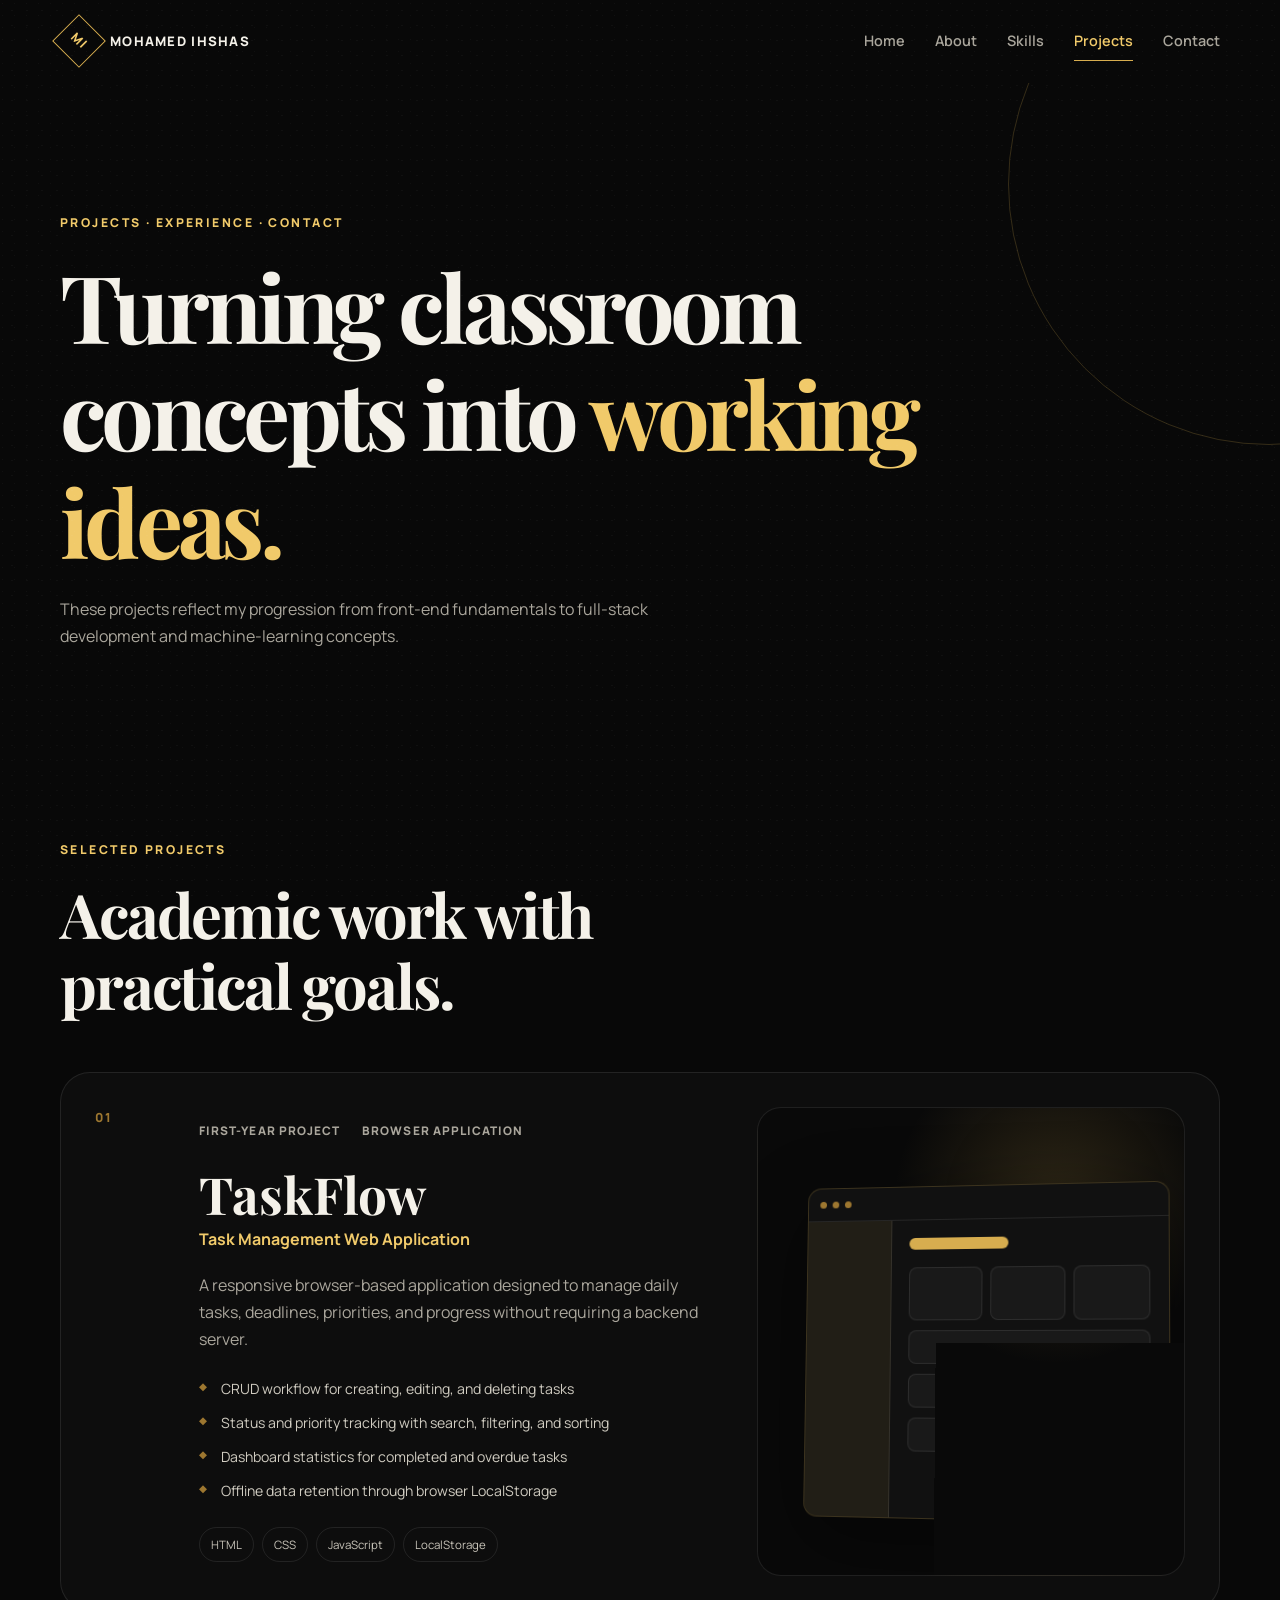
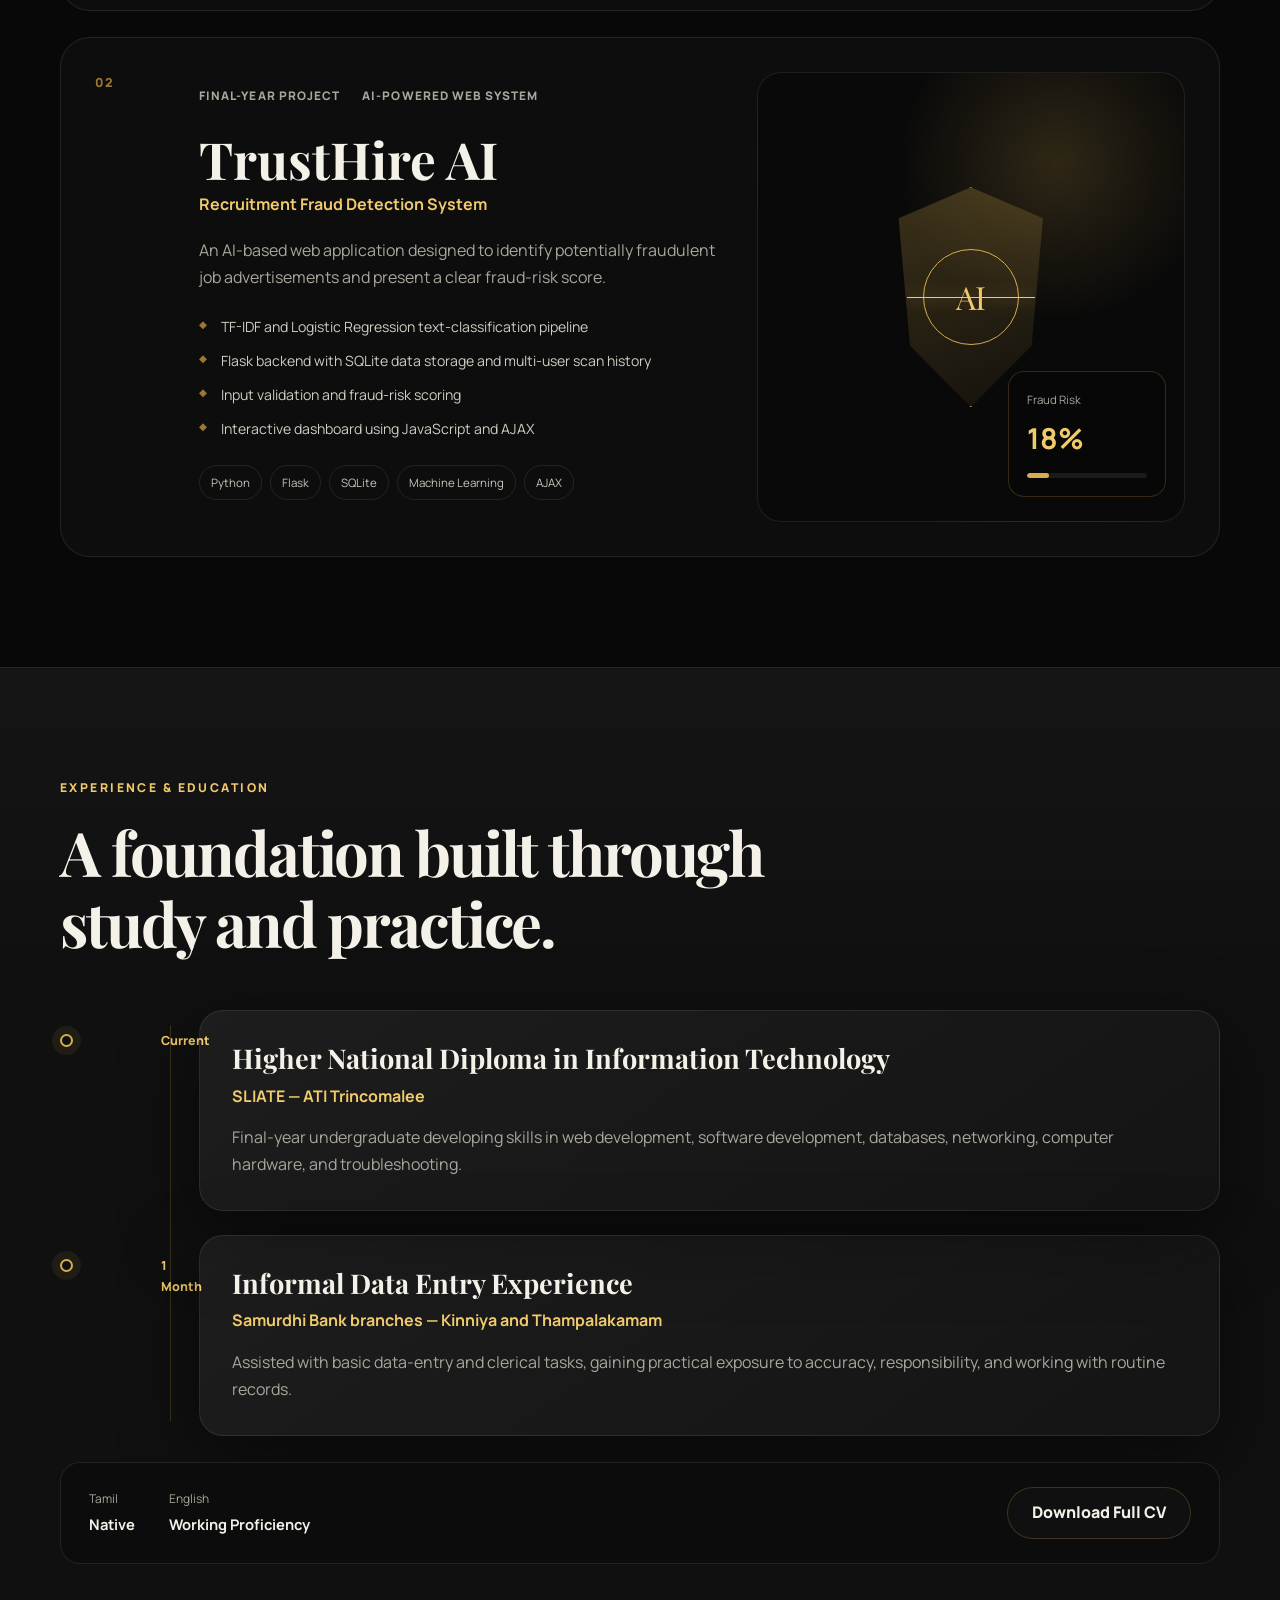
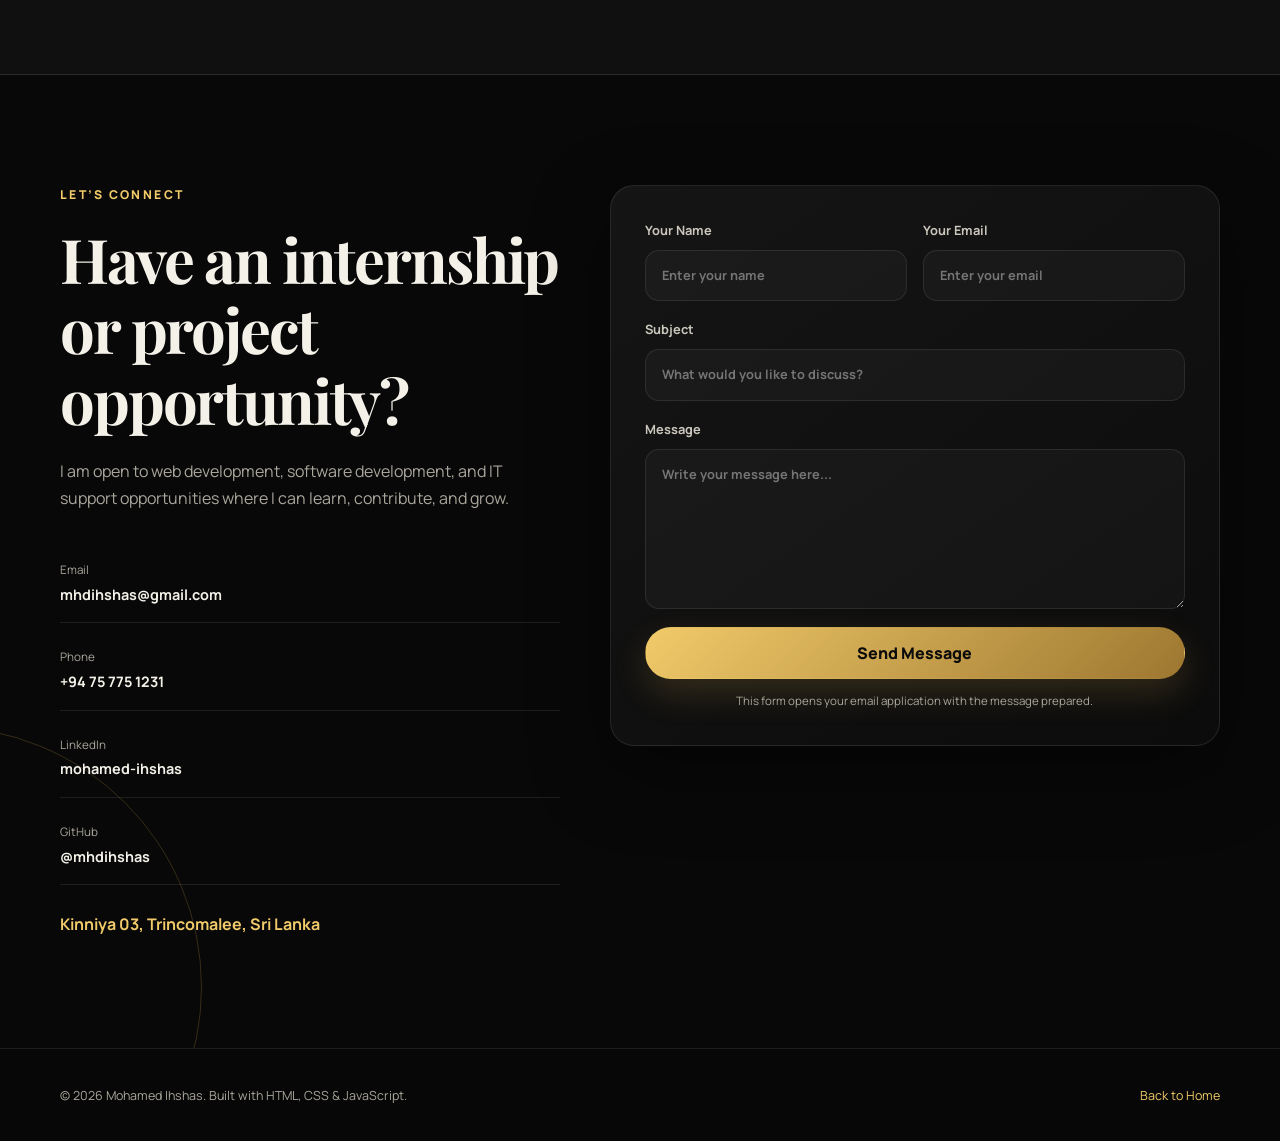
==== work.html @ d363c1a5 "Initial portfolio" ====
<!DOCTYPE html>
<html lang="en">
<head>
  <meta charset="UTF-8">
  <meta name="viewport" content="width=device-width, initial-scale=1.0">
  <meta name="description" content="Projects, experience, and contact information for Mohamed Ihshas.">
  <title>Projects & Contact | Mohamed Ihshas</title>
  <style>
@import url('https://fonts.googleapis.com/css2?family=Manrope:wght@400;500;600;700;800&family=Playfair+Display:wght@600;700&display=swap');

:root {
  --bg: #080808;
  --bg-soft: #101010;
  --surface: rgba(255, 255, 255, 0.045);
  --surface-strong: #151515;
  --gold: #d7ad4f;
  --gold-bright: #f1ca6a;
  --gold-dark: #9d7730;
  --text: #f4f1e9;
  --muted: #aaa69c;
  --line: rgba(215, 173, 79, 0.22);
  --line-soft: rgba(255, 255, 255, 0.09);
  --shadow: 0 25px 80px rgba(0, 0, 0, 0.45);
  --radius: 24px;
  --transition: 240ms ease;
}

* {
  box-sizing: border-box;
  margin: 0;
  padding: 0;
}

html {
  scroll-behavior: smooth;
}

body {
  min-height: 100vh;
  overflow-x: hidden;
  background: var(--bg);
  color: var(--text);
  font-family: "Manrope", system-ui, sans-serif;
  line-height: 1.7;
}

body.menu-open {
  overflow: hidden;
}

a {
  color: inherit;
  text-decoration: none;
}

button,
input,
textarea {
  font: inherit;
}

img {
  display: block;
  max-width: 100%;
}

::selection {
  background: var(--gold);
  color: #050505;
}

.page-noise {
  position: fixed;
  inset: 0;
  pointer-events: none;
  opacity: 0.035;
  z-index: 100;
  background-image:
    radial-gradient(circle at 20% 30%, white 0 0.7px, transparent 0.8px),
    radial-gradient(circle at 80% 70%, white 0 0.7px, transparent 0.8px);
  background-size: 12px 12px, 15px 15px;
}

.container {
  width: min(1160px, calc(100% - 40px));
  margin-inline: auto;
}

.section {
  position: relative;
  padding: 110px 0;
}

.section-muted {
  background:
    linear-gradient(180deg, rgba(255,255,255,0.02), transparent 30%),
    var(--bg-soft);
  border-block: 1px solid var(--line-soft);
}

.site-header {
  position: sticky;
  top: 0;
  z-index: 50;
  border-bottom: 1px solid transparent;
  transition: var(--transition);
}

.site-header.scrolled {
  background: rgba(8, 8, 8, 0.82);
  border-color: var(--line-soft);
  backdrop-filter: blur(18px);
}

.nav {
  height: 82px;
  display: flex;
  align-items: center;
  justify-content: space-between;
}

.brand {
  display: inline-flex;
  align-items: center;
  gap: 12px;
  font-weight: 800;
  letter-spacing: 0.08em;
}

.brand-mark {
  width: 38px;
  aspect-ratio: 1;
  display: grid;
  place-items: center;
  border: 1px solid var(--gold);
  color: var(--gold-bright);
  font-size: 0.78rem;
  transform: rotate(45deg);
}

.brand-mark::first-line {
  transform: rotate(-45deg);
}

.brand-text {
  font-size: 0.82rem;
}

.nav-links {
  display: flex;
  align-items: center;
  gap: 30px;
}

.nav-links a {
  position: relative;
  color: var(--muted);
  font-size: 0.9rem;
  font-weight: 600;
  transition: color var(--transition);
}

.nav-links a::after {
  content: "";
  position: absolute;
  left: 0;
  bottom: -8px;
  width: 100%;
  height: 1px;
  background: var(--gold);
  transform: scaleX(0);
  transform-origin: right;
  transition: transform var(--transition);
}

.nav-links a:hover,
.nav-links a.active {
  color: var(--gold-bright);
}

.nav-links a:hover::after,
.nav-links a.active::after {
  transform: scaleX(1);
  transform-origin: left;
}

.menu-toggle {
  display: none;
  width: 44px;
  height: 44px;
  border: 1px solid var(--line-soft);
  background: transparent;
  border-radius: 12px;
  cursor: pointer;
}

.menu-toggle span {
  display: block;
  width: 20px;
  height: 1px;
  margin: 5px auto;
  background: var(--text);
  transition: var(--transition);
}

.hero {
  min-height: calc(100vh - 82px);
  display: grid;
  align-items: center;
  padding-top: 70px;
  overflow: hidden;
}

.hero-grid {
  display: grid;
  grid-template-columns: 1.16fr 0.84fr;
  align-items: center;
  gap: 80px;
}

.eyebrow {
  margin-bottom: 18px;
  color: var(--gold-bright);
  font-size: 0.76rem;
  font-weight: 800;
  letter-spacing: 0.2em;
}

h1,
h2,
h3 {
  line-height: 1.15;
}

h1,
h2 {
  font-family: "Playfair Display", Georgia, serif;
}

.hero h1 {
  max-width: 790px;
  font-size: clamp(3rem, 6vw, 6.5rem);
  letter-spacing: -0.045em;
}

.gold-text {
  color: var(--gold-bright);
}

.hero-description {
  max-width: 680px;
  margin-top: 26px;
  color: var(--muted);
  font-size: 1.06rem;
}

.hero-actions {
  display: flex;
  flex-wrap: wrap;
  gap: 14px;
  margin-top: 38px;
}

.btn {
  min-height: 52px;
  display: inline-flex;
  align-items: center;
  justify-content: center;
  padding: 0 24px;
  border: 1px solid transparent;
  border-radius: 999px;
  font-weight: 800;
  cursor: pointer;
  transition:
    transform var(--transition),
    background var(--transition),
    color var(--transition),
    border-color var(--transition),
    box-shadow var(--transition);
}

.btn:hover {
  transform: translateY(-3px);
}

.btn-primary {
  background: linear-gradient(135deg, var(--gold-bright), var(--gold-dark));
  color: #0b0b0b;
  box-shadow: 0 14px 34px rgba(215, 173, 79, 0.18);
}

.btn-primary:hover {
  box-shadow: 0 18px 44px rgba(215, 173, 79, 0.28);
}

.btn-secondary {
  border-color: var(--line);
  background: rgba(255, 255, 255, 0.02);
  color: var(--text);
}

.btn-secondary:hover {
  border-color: var(--gold);
  color: var(--gold-bright);
}

.hero-meta {
  display: grid;
  grid-template-columns: repeat(3, auto);
  gap: 28px;
  margin-top: 56px;
  padding-top: 26px;
  border-top: 1px solid var(--line-soft);
}

.hero-meta div {
  display: grid;
  gap: 3px;
}

.hero-meta strong {
  color: var(--text);
  font-size: 0.78rem;
}

.hero-meta span {
  color: var(--muted);
  font-size: 0.76rem;
}

.hero-visual {
  display: flex;
  justify-content: center;
}

.portrait-frame {
  position: relative;
  width: min(430px, 86vw);
  aspect-ratio: 0.84;
  padding: 10px;
  border: 1px solid var(--line);
  border-radius: 44% 44% 24px 24px;
  box-shadow: var(--shadow);
}

.portrait-frame::before {
  content: "";
  position: absolute;
  inset: 18px;
  border: 1px solid rgba(255,255,255,0.12);
  border-radius: inherit;
  z-index: 2;
  pointer-events: none;
}

.portrait-frame img {
  width: 100%;
  height: 100%;
  object-fit: cover;
  object-position: 50% 42%;
  border-radius: 43% 43% 18px 18px;
  filter: saturate(0.9) contrast(1.03);
}

.portrait-ring {
  position: absolute;
  width: 190px;
  height: 190px;
  right: -38px;
  top: -38px;
  border: 1px solid var(--gold);
  border-radius: 50%;
  opacity: 0.35;
  animation: spin 18s linear infinite;
}

.portrait-ring::before,
.portrait-ring::after {
  content: "";
  position: absolute;
  border-radius: 50%;
  border: 1px solid var(--gold);
}

.portrait-ring::before { inset: 20px; }
.portrait-ring::after { inset: 48px; }

.portrait-card {
  position: absolute;
  left: -34px;
  bottom: 36px;
  display: inline-flex;
  align-items: center;
  gap: 10px;
  padding: 14px 18px;
  border: 1px solid var(--line);
  border-radius: 999px;
  background: rgba(10, 10, 10, 0.86);
  backdrop-filter: blur(18px);
  box-shadow: var(--shadow);
  font-size: 0.82rem;
  font-weight: 700;
}

.status-dot {
  width: 9px;
  aspect-ratio: 1;
  border-radius: 50%;
  background: var(--gold-bright);
  box-shadow: 0 0 0 6px rgba(215,173,79,0.13);
  animation: pulse 2s infinite;
}

.hero-orb {
  position: absolute;
  border-radius: 50%;
  filter: blur(1px);
  opacity: 0.15;
  pointer-events: none;
}

.hero-orb-one {
  width: 360px;
  height: 360px;
  left: -220px;
  top: 4%;
  border: 1px solid var(--gold);
}

.hero-orb-two {
  width: 540px;
  height: 540px;
  right: -350px;
  bottom: -250px;
  border: 1px solid var(--gold);
}

.section-heading {
  max-width: 760px;
  margin-bottom: 52px;
}

.section-heading h2,
.contact-copy h2 {
  font-size: clamp(2.3rem, 4.8vw, 4.6rem);
  letter-spacing: -0.035em;
}

.about-grid {
  display: grid;
  grid-template-columns: 1.1fr 0.9fr;
  gap: 28px;
}

.glass-card {
  border: 1px solid var(--line-soft);
  border-radius: var(--radius);
  background:
    linear-gradient(145deg, rgba(255,255,255,0.055), rgba(255,255,255,0.018));
  box-shadow: var(--shadow);
}

.about-story {
  min-height: 360px;
  display: flex;
  flex-direction: column;
  justify-content: center;
  padding: 42px;
}

.about-story p {
  color: var(--muted);
  font-size: 1.03rem;
}

.about-story p + p {
  margin-top: 18px;
}

.text-link {
  width: fit-content;
  margin-top: 30px;
  color: var(--gold-bright);
  font-weight: 800;
}

.text-link span {
  display: inline-block;
  transition: transform var(--transition);
}

.text-link:hover span {
  transform: translateX(6px);
}

.about-stats {
  display: grid;
  grid-template-columns: repeat(2, 1fr);
  gap: 16px;
}

.stat-card {
  min-height: 172px;
  display: flex;
  flex-direction: column;
  justify-content: end;
  padding: 28px;
  border: 1px solid var(--line-soft);
  border-radius: 22px;
  background: var(--surface);
  transition: transform var(--transition), border-color var(--transition);
}

.stat-card:hover {
  transform: translateY(-7px);
  border-color: var(--line);
}

.stat-card strong {
  color: var(--gold-bright);
  font-family: "Playfair Display", serif;
  font-size: 2.7rem;
  line-height: 1;
}

.stat-card span {
  margin-top: 10px;
  color: var(--muted);
  font-size: 0.82rem;
}

.skills-grid {
  display: grid;
  grid-template-columns: repeat(3, 1fr);
  gap: 18px;
}

.skill-card {
  position: relative;
  min-height: 310px;
  padding: 34px;
  overflow: hidden;
  border: 1px solid var(--line-soft);
  border-radius: var(--radius);
  background: #0d0d0d;
  transition: transform var(--transition), border-color var(--transition), background var(--transition);
}

.skill-card::after {
  content: "";
  position: absolute;
  width: 160px;
  height: 160px;
  right: -80px;
  bottom: -80px;
  border: 1px solid var(--line);
  border-radius: 50%;
  transition: transform 500ms ease;
}

.skill-card:hover {
  transform: translateY(-8px);
  border-color: var(--line);
  background: #12110d;
}

.skill-card:hover::after {
  transform: scale(1.35);
}

.skill-number {
  color: var(--gold-dark);
  font-size: 0.75rem;
  font-weight: 800;
  letter-spacing: 0.16em;
}

.skill-card h3 {
  margin-top: 24px;
  font-size: 1.35rem;
}

.skill-card p {
  margin-top: 14px;
  color: var(--muted);
  font-size: 0.9rem;
}

.tag-list {
  display: flex;
  flex-wrap: wrap;
  gap: 8px;
  margin-top: 24px;
}

.tag-list span {
  padding: 7px 11px;
  border: 1px solid var(--line-soft);
  border-radius: 999px;
  color: #c8c4b9;
  font-size: 0.72rem;
  transition: border-color var(--transition), color var(--transition);
}

.skill-card:hover .tag-list span,
.project-card:hover .tag-list span {
  border-color: var(--line);
  color: var(--gold-bright);
}

.next-page-cta {
  margin-top: 22px;
  padding: 32px 38px;
  display: flex;
  align-items: center;
  justify-content: space-between;
  gap: 24px;
  border: 1px solid var(--line);
  border-radius: var(--radius);
  background:
    radial-gradient(circle at 80% 0%, rgba(215,173,79,0.14), transparent 36%),
    #0c0c0c;
}

.next-page-cta h3 {
  font-family: "Playfair Display", serif;
  font-size: clamp(1.6rem, 3vw, 2.6rem);
}

.inner-hero {
  padding-top: 130px;
  padding-bottom: 80px;
  overflow: hidden;
}

.inner-hero::after {
  content: "";
  position: absolute;
  width: 520px;
  height: 520px;
  right: -250px;
  top: -160px;
  border: 1px solid var(--line);
  border-radius: 50%;
}

.inner-hero .container {
  position: relative;
  z-index: 2;
}

.inner-hero h1 {
  max-width: 950px;
  font-size: clamp(3.2rem, 7.3vw, 7rem);
  letter-spacing: -0.05em;
}

.inner-hero p:last-child {
  max-width: 670px;
  margin-top: 22px;
  color: var(--muted);
}

.projects-list {
  display: grid;
  gap: 26px;
}

.project-card {
  position: relative;
  min-height: 520px;
  display: grid;
  grid-template-columns: 70px 1.1fr 0.9fr;
  gap: 34px;
  align-items: stretch;
  padding: 34px;
  overflow: hidden;
  border: 1px solid var(--line-soft);
  border-radius: 30px;
  background: #0d0d0d;
  transition: transform var(--transition), border-color var(--transition);
}

.project-card:hover {
  transform: translateY(-7px);
  border-color: var(--line);
}

.project-index {
  color: var(--gold-dark);
  font-size: 0.78rem;
  font-weight: 800;
  letter-spacing: 0.16em;
}

.project-content {
  padding: 14px 0;
}

.project-topline {
  display: flex;
  flex-wrap: wrap;
  gap: 10px 22px;
  color: var(--muted);
  font-size: 0.74rem;
  font-weight: 800;
  letter-spacing: 0.09em;
  text-transform: uppercase;
}

.project-content h3 {
  margin-top: 24px;
  font-family: "Playfair Display", serif;
  font-size: clamp(2.5rem, 4vw, 4.3rem);
}

.project-subtitle {
  margin-top: 2px !important;
  color: var(--gold-bright) !important;
  font-weight: 700;
}

.project-content > p {
  max-width: 630px;
  margin-top: 18px;
  color: var(--muted);
}

.feature-list {
  display: grid;
  gap: 10px;
  margin-top: 24px;
  list-style: none;
}

.feature-list li {
  position: relative;
  padding-left: 22px;
  color: #d0ccc1;
  font-size: 0.88rem;
}

.feature-list li::before {
  content: "◆";
  position: absolute;
  left: 0;
  top: 1px;
  color: var(--gold-dark);
  font-size: 0.65rem;
}

.project-visual {
  min-height: 380px;
  position: relative;
  overflow: hidden;
  border: 1px solid var(--line-soft);
  border-radius: 24px;
  background:
    radial-gradient(circle at 70% 20%, rgba(215,173,79,0.18), transparent 34%),
    #090909;
}

.mock-window {
  position: absolute;
  width: 86%;
  height: 72%;
  left: 10%;
  top: 16%;
  border: 1px solid var(--line);
  border-radius: 14px;
  overflow: hidden;
  background: #111;
  box-shadow: var(--shadow);
  transform: perspective(900px) rotateY(-7deg) rotateX(3deg);
  transition: transform 550ms ease;
}

.project-card:hover .mock-window {
  transform: perspective(900px) rotateY(0) rotateX(0) translateY(-8px);
}

.mock-window-bar {
  height: 34px;
  display: flex;
  align-items: center;
  gap: 6px;
  padding: 0 12px;
  border-bottom: 1px solid var(--line-soft);
}

.mock-window-bar i {
  width: 7px;
  height: 7px;
  border-radius: 50%;
  background: var(--gold-dark);
}

.mock-dashboard {
  height: calc(100% - 34px);
  display: grid;
  grid-template-columns: 24% 1fr;
}

.mock-sidebar {
  background: rgba(215,173,79,0.08);
  border-right: 1px solid var(--line-soft);
}

.mock-main {
  padding: 18px;
}

.mock-title {
  width: 42%;
  height: 12px;
  border-radius: 999px;
  background: var(--gold);
}

.mock-stats {
  display: grid;
  grid-template-columns: repeat(3, 1fr);
  gap: 8px;
  margin-top: 18px;
}

.mock-stats span,
.mock-task {
  display: block;
  border: 1px solid var(--line-soft);
  background: rgba(255,255,255,0.035);
}

.mock-stats span {
  height: 54px;
  border-radius: 8px;
}

.mock-task {
  height: 34px;
  margin-top: 10px;
  border-radius: 8px;
}

.mock-task.short {
  width: 72%;
}

.trusthire-visual {
  display: grid;
  place-items: center;
}

.ai-shield {
  position: relative;
  width: 190px;
  height: 220px;
  display: grid;
  place-items: center;
  clip-path: polygon(50% 0%, 88% 14%, 82% 72%, 50% 100%, 18% 72%, 12% 14%);
  background: linear-gradient(160deg, rgba(215,173,79,0.26), rgba(215,173,79,0.05));
  border: 1px solid var(--gold);
  filter: drop-shadow(0 20px 30px rgba(0,0,0,0.45));
}

.shield-core {
  width: 96px;
  aspect-ratio: 1;
  display: grid;
  place-items: center;
  border: 1px solid var(--gold);
  border-radius: 50%;
  color: var(--gold-bright);
  font-family: "Playfair Display", serif;
  font-size: 2rem;
}

.scan-line {
  position: absolute;
  left: 16%;
  right: 16%;
  height: 1px;
  background: var(--gold-bright);
  box-shadow: 0 0 15px var(--gold);
  animation: scan 3s ease-in-out infinite;
}

.risk-card {
  position: absolute;
  right: 18px;
  bottom: 24px;
  width: 158px;
  padding: 18px;
  border: 1px solid var(--line);
  border-radius: 16px;
  background: rgba(8,8,8,0.9);
  backdrop-filter: blur(14px);
}

.risk-card span {
  display: block;
  color: var(--muted);
  font-size: 0.72rem;
}

.risk-card strong {
  display: block;
  margin-top: 5px;
  color: var(--gold-bright);
  font-size: 1.8rem;
}

.risk-bar {
  height: 5px;
  margin-top: 10px;
  overflow: hidden;
  border-radius: 999px;
  background: rgba(255,255,255,0.08);
}

.risk-bar i {
  display: block;
  width: 18%;
  height: 100%;
  background: var(--gold);
  border-radius: inherit;
}

.timeline {
  position: relative;
  display: grid;
  gap: 24px;
}

.timeline::before {
  content: "";
  position: absolute;
  left: 110px;
  top: 15px;
  bottom: 15px;
  width: 1px;
  background: var(--line);
}

.timeline-item {
  display: grid;
  grid-template-columns: 85px 22px 1fr;
  gap: 16px;
  align-items: start;
}

.timeline-date {
  padding-top: 20px;
  color: var(--gold-bright);
  font-size: 0.78rem;
  font-weight: 800;
}

.timeline-marker {
  width: 13px;
  aspect-ratio: 1;
  margin-top: 24px;
  border: 2px solid var(--gold);
  border-radius: 50%;
  background: var(--bg-soft);
  box-shadow: 0 0 0 8px rgba(215,173,79,0.08);
  z-index: 2;
}

.timeline-content {
  padding: 32px;
}

.timeline-content h3 {
  font-family: "Playfair Display", serif;
  font-size: 1.7rem;
}

.timeline-place {
  margin-top: 8px !important;
  color: var(--gold-bright) !important;
  font-weight: 700;
}

.timeline-content p {
  margin-top: 14px;
  color: var(--muted);
}

.language-strip {
  margin-top: 26px;
  display: flex;
  align-items: center;
  gap: 34px;
  padding: 24px 28px;
  border: 1px solid var(--line-soft);
  border-radius: 20px;
  background: #0c0c0c;
}

.language-strip div {
  display: grid;
  gap: 2px;
}

.language-strip span {
  color: var(--muted);
  font-size: 0.75rem;
}

.language-strip strong {
  font-size: 0.92rem;
}

.language-strip .btn {
  margin-left: auto;
}

.contact-section {
  overflow: hidden;
}

.contact-section::before {
  content: "";
  position: absolute;
  width: 520px;
  height: 520px;
  left: -320px;
  bottom: -200px;
  border: 1px solid var(--line);
  border-radius: 50%;
}

.contact-grid {
  display: grid;
  grid-template-columns: 0.9fr 1.1fr;
  gap: 50px;
  align-items: start;
}

.contact-copy > p:not(.eyebrow):not(.location-line) {
  max-width: 560px;
  margin-top: 22px;
  color: var(--muted);
}

.contact-links {
  display: grid;
  gap: 10px;
  margin-top: 34px;
}

.contact-links a {
  display: grid;
  gap: 2px;
  padding: 15px 0;
  border-bottom: 1px solid var(--line-soft);
  transition: padding-left var(--transition), color var(--transition);
}

.contact-links a:hover {
  padding-left: 8px;
  color: var(--gold-bright);
}

.contact-links span {
  color: var(--muted);
  font-size: 0.73rem;
}

.contact-links strong {
  font-size: 0.9rem;
}

.location-line {
  margin-top: 26px;
  color: var(--gold-bright);
  font-weight: 700;
}

.contact-form {
  padding: 34px;
}

.form-row {
  display: grid;
  grid-template-columns: repeat(2, 1fr);
  gap: 16px;
}

.contact-form label {
  display: grid;
  gap: 8px;
  margin-bottom: 18px;
  color: #cbc7bd;
  font-size: 0.8rem;
  font-weight: 700;
}

.contact-form input,
.contact-form textarea {
  width: 100%;
  border: 1px solid var(--line-soft);
  outline: none;
  border-radius: 14px;
  background: rgba(255,255,255,0.03);
  color: var(--text);
  padding: 14px 16px;
  transition: border-color var(--transition), box-shadow var(--transition);
}

.contact-form textarea {
  resize: vertical;
}

.contact-form input:focus,
.contact-form textarea:focus {
  border-color: var(--gold);
  box-shadow: 0 0 0 4px rgba(215,173,79,0.08);
}

.contact-form .btn {
  width: 100%;
}

.form-note {
  margin-top: 12px;
  color: var(--muted);
  font-size: 0.72rem;
  text-align: center;
}

.site-footer {
  border-top: 1px solid var(--line-soft);
  background: #070707;
}

.footer-inner {
  min-height: 92px;
  display: flex;
  align-items: center;
  justify-content: space-between;
  gap: 20px;
  color: var(--muted);
  font-size: 0.78rem;
}

.footer-inner a {
  color: var(--gold-bright);
}

.reveal {
  opacity: 0;
  transform: translateY(28px);
  transition: opacity 750ms ease, transform 750ms ease;
}

.reveal.visible {
  opacity: 1;
  transform: translateY(0);
}

@keyframes spin {
  to { transform: rotate(360deg); }
}

@keyframes pulse {
  0%, 100% { transform: scale(1); opacity: 1; }
  50% { transform: scale(0.75); opacity: 0.55; }
}

@keyframes scan {
  0%, 100% { top: 22%; opacity: 0.2; }
  50% { top: 76%; opacity: 1; }
}

@media (max-width: 980px) {
  .hero-grid,
  .about-grid,
  .contact-grid {
    grid-template-columns: 1fr;
  }

  .hero {
    min-height: auto;
  }

  .hero-copy {
    text-align: center;
  }

  .hero-description {
    margin-inline: auto;
  }

  .hero-actions,
  .hero-meta {
    justify-content: center;
  }

  .hero-meta {
    grid-template-columns: repeat(3, 1fr);
    text-align: left;
  }

  .hero-visual {
    margin-top: 26px;
  }

  .skills-grid {
    grid-template-columns: repeat(2, 1fr);
  }

  .project-card {
    grid-template-columns: 50px 1fr;
  }

  .project-visual {
    grid-column: 2;
  }

  .contact-grid {
    gap: 34px;
  }
}

@media (max-width: 760px) {
  .section {
    padding: 82px 0;
  }

  .site-header {
    background: rgba(8,8,8,0.9);
    border-color: var(--line-soft);
    backdrop-filter: blur(18px);
  }

  .menu-toggle {
    display: block;
    position: relative;
    z-index: 60;
  }

  .menu-toggle.active span:nth-child(1) {
    transform: translateY(6px) rotate(45deg);
  }

  .menu-toggle.active span:nth-child(2) {
    opacity: 0;
  }

  .menu-toggle.active span:nth-child(3) {
    transform: translateY(-6px) rotate(-45deg);
  }

  .nav-links {
    position: fixed;
    inset: 0;
    display: grid;
    place-content: center;
    gap: 26px;
    background: rgba(8,8,8,0.97);
    opacity: 0;
    visibility: hidden;
    transform: translateY(-12px);
    transition: var(--transition);
  }

  .nav-links.open {
    opacity: 1;
    visibility: visible;
    transform: translateY(0);
  }

  .nav-links a {
    font-size: 1.2rem;
    text-align: center;
  }

  .hero {
    padding-top: 50px;
  }

  .hero h1 {
    font-size: clamp(2.8rem, 15vw, 4.7rem);
  }

  .hero-meta {
    grid-template-columns: 1fr;
    text-align: center;
    gap: 16px;
  }

  .portrait-card {
    left: 50%;
    bottom: 18px;
    transform: translateX(-50%);
    white-space: nowrap;
  }

  .skills-grid,
  .about-stats {
    grid-template-columns: 1fr;
  }

  .skill-card {
    min-height: auto;
  }

  .next-page-cta,
  .language-strip,
  .footer-inner {
    flex-direction: column;
    align-items: flex-start;
  }

  .language-strip .btn {
    margin-left: 0;
  }

  .project-card {
    grid-template-columns: 1fr;
    padding: 24px;
  }

  .project-index,
  .project-visual {
    grid-column: 1;
  }

  .project-visual {
    min-height: 330px;
  }

  .timeline::before {
    left: 7px;
  }

  .timeline-item {
    grid-template-columns: 18px 1fr;
  }

  .timeline-date {
    grid-column: 2;
    padding-top: 0;
  }

  .timeline-marker {
    grid-row: 1 / span 2;
    margin-top: 4px;
  }

  .timeline-content {
    grid-column: 2;
  }

  .form-row {
    grid-template-columns: 1fr;
    gap: 0;
  }

  .brand-text {
    display: none;
  }
}

@media (prefers-reduced-motion: reduce) {
  *,
  *::before,
  *::after {
    animation-duration: 0.01ms !important;
    animation-iteration-count: 1 !important;
    scroll-behavior: auto !important;
    transition-duration: 0.01ms !important;
  }

  .reveal {
    opacity: 1;
    transform: none;
  }
}

</style>
  <script>
document.addEventListener("DOMContentLoaded", () => {
  const header = document.querySelector(".site-header");
  const menuButton = document.querySelector(".menu-toggle");
  const navLinks = document.querySelector(".nav-links");

  const updateHeader = () => {
    header?.classList.toggle("scrolled", window.scrollY > 20);
  };

  updateHeader();
  window.addEventListener("scroll", updateHeader, { passive: true });

  if (menuButton && navLinks) {
    menuButton.addEventListener("click", () => {
      const isOpen = navLinks.classList.toggle("open");
      menuButton.classList.toggle("active", isOpen);
      menuButton.setAttribute("aria-expanded", String(isOpen));
      document.body.classList.toggle("menu-open", isOpen);
    });

    navLinks.querySelectorAll("a").forEach((link) => {
      link.addEventListener("click", () => {
        navLinks.classList.remove("open");
        menuButton.classList.remove("active");
        menuButton.setAttribute("aria-expanded", "false");
        document.body.classList.remove("menu-open");
      });
    });
  }

  const revealElements = document.querySelectorAll(".reveal");
  const revealObserver = new IntersectionObserver(
    (entries) => {
      entries.forEach((entry) => {
        if (entry.isIntersecting) {
          entry.target.classList.add("visible");
          revealObserver.unobserve(entry.target);
        }
      });
    },
    { threshold: 0.14 }
  );

  revealElements.forEach((element, index) => {
    element.style.transitionDelay = `${Math.min(index % 4, 3) * 80}ms`;
    revealObserver.observe(element);
  });

  document.querySelectorAll("[data-count]").forEach((counter) => {
    const target = Number(counter.dataset.count);
    let started = false;

    const counterObserver = new IntersectionObserver(
      ([entry]) => {
        if (!entry.isIntersecting || started) return;
        started = true;

        const duration = 900;
        const startTime = performance.now();

        const animate = (now) => {
          const progress = Math.min((now - startTime) / duration, 1);
          counter.textContent = Math.floor(progress * target);
          if (progress < 1) requestAnimationFrame(animate);
        };

        requestAnimationFrame(animate);
        counterObserver.disconnect();
      },
      { threshold: 0.8 }
    );

    counterObserver.observe(counter);
  });

  document.querySelectorAll("[data-current-year]").forEach((element) => {
    element.textContent = new Date().getFullYear();
  });

  const contactForm = document.querySelector("#contact-form");
  contactForm?.addEventListener("submit", (event) => {
    event.preventDefault();

    const data = new FormData(contactForm);
    const name = String(data.get("name") || "").trim();
    const email = String(data.get("email") || "").trim();
    const subject = String(data.get("subject") || "").trim();
    const message = String(data.get("message") || "").trim();

    if (!name || !email || !subject || !message) return;

    const emailBody = [
      `Hello Mohamed Ihshas,`,
      ``,
      message,
      ``,
      `From: ${name}`,
      `Email: ${email}`
    ].join("\n");

    const mailto = `mailto:mhdihshas@gmail.com?subject=${encodeURIComponent(subject)}&body=${encodeURIComponent(emailBody)}`;
    window.location.href = mailto;
  });
});

</script>
</head>
<body>
  <div class="page-noise" aria-hidden="true"></div>
  <header class="site-header">
    <nav class="nav container" aria-label="Main navigation">
      <a class="brand" href="index.html" aria-label="Go to homepage">
        <span class="brand-mark">MI</span>
        <span class="brand-text">MOHAMED IHSHAS</span>
      </a>

      <button class="menu-toggle" aria-label="Open navigation menu" aria-expanded="false">
        <span></span><span></span><span></span>
      </button>

      <div class="nav-links">
        <a href="index.html">Home</a>
        <a href="index.html#about">About</a>
        <a href="index.html#skills">Skills</a>
        <a class="active" href="#projects">Projects</a>
        <a href="#contact">Contact</a>
      </div>
    </nav>
  </header>

  <main>
    <section class="inner-hero section">
      <div class="container reveal">
        <p class="eyebrow">PROJECTS · EXPERIENCE · CONTACT</p>
        <h1>Turning classroom concepts into <span class="gold-text">working ideas.</span></h1>
        <p>
          These projects reflect my progression from front-end fundamentals
          to full-stack development and machine-learning concepts.
        </p>
      </div>
    </section>

    <section class="section" id="projects">
      <div class="container">
        <div class="section-heading reveal">
          <p class="eyebrow">SELECTED PROJECTS</p>
          <h2>Academic work with practical goals.</h2>
        </div>

        <div class="projects-list">
          <article class="project-card reveal">
            <div class="project-index">01</div>
            <div class="project-content">
              <div class="project-topline">
                <span>First-Year Project</span>
                <span>Browser Application</span>
              </div>
              <h3>TaskFlow</h3>
              <p class="project-subtitle">Task Management Web Application</p>
              <p>
                A responsive browser-based application designed to manage daily
                tasks, deadlines, priorities, and progress without requiring a
                backend server.
              </p>
              <ul class="feature-list">
                <li>CRUD workflow for creating, editing, and deleting tasks</li>
                <li>Status and priority tracking with search, filtering, and sorting</li>
                <li>Dashboard statistics for completed and overdue tasks</li>
                <li>Offline data retention through browser LocalStorage</li>
              </ul>
              <div class="tag-list">
                <span>HTML</span><span>CSS</span><span>JavaScript</span><span>LocalStorage</span>
              </div>
            </div>
            <div class="project-visual taskflow-visual" aria-label="Decorative TaskFlow dashboard preview">
              <div class="mock-window">
                <div class="mock-window-bar"><i></i><i></i><i></i></div>
                <div class="mock-dashboard">
                  <div class="mock-sidebar"></div>
                  <div class="mock-main">
                    <div class="mock-title"></div>
                    <div class="mock-stats"><span></span><span></span><span></span></div>
                    <div class="mock-task"></div>
                    <div class="mock-task short"></div>
                    <div class="mock-task"></div>
                  </div>
                </div>
              </div>
            </div>
          </article>

          <article class="project-card reveal">
            <div class="project-index">02</div>
            <div class="project-content">
              <div class="project-topline">
                <span>Final-Year Project</span>
                <span>AI-Powered Web System</span>
              </div>
              <h3>TrustHire AI</h3>
              <p class="project-subtitle">Recruitment Fraud Detection System</p>
              <p>
                An AI-based web application designed to identify potentially
                fraudulent job advertisements and present a clear fraud-risk score.
              </p>
              <ul class="feature-list">
                <li>TF-IDF and Logistic Regression text-classification pipeline</li>
                <li>Flask backend with SQLite data storage and multi-user scan history</li>
                <li>Input validation and fraud-risk scoring</li>
                <li>Interactive dashboard using JavaScript and AJAX</li>
              </ul>
              <div class="tag-list">
                <span>Python</span><span>Flask</span><span>SQLite</span><span>Machine Learning</span><span>AJAX</span>
              </div>
            </div>
            <div class="project-visual trusthire-visual" aria-label="Decorative TrustHire AI dashboard preview">
              <div class="ai-shield">
                <div class="shield-core">AI</div>
                <div class="scan-line"></div>
              </div>
              <div class="risk-card">
                <span>Fraud Risk</span>
                <strong>18%</strong>
                <div class="risk-bar"><i></i></div>
              </div>
            </div>
          </article>
        </div>
      </div>
    </section>

    <section class="section section-muted" id="experience">
      <div class="container">
        <div class="section-heading reveal">
          <p class="eyebrow">EXPERIENCE & EDUCATION</p>
          <h2>A foundation built through study and practice.</h2>
        </div>

        <div class="timeline">
          <article class="timeline-item reveal">
            <div class="timeline-marker"></div>
            <div class="timeline-date">Current</div>
            <div class="timeline-content glass-card">
              <h3>Higher National Diploma in Information Technology</h3>
              <p class="timeline-place">SLIATE — ATI Trincomalee</p>
              <p>
                Final-year undergraduate developing skills in web development,
                software development, databases, networking, computer hardware,
                and troubleshooting.
              </p>
            </div>
          </article>

          <article class="timeline-item reveal">
            <div class="timeline-marker"></div>
            <div class="timeline-date">1 Month</div>
            <div class="timeline-content glass-card">
              <h3>Informal Data Entry Experience</h3>
              <p class="timeline-place">Samurdhi Bank branches — Kinniya and Thampalakamam</p>
              <p>
                Assisted with basic data-entry and clerical tasks, gaining practical
                exposure to accuracy, responsibility, and working with routine records.
              </p>
            </div>
          </article>
        </div>

        <div class="language-strip reveal">
          <div><span>Tamil</span><strong>Native</strong></div>
          <div><span>English</span><strong>Working Proficiency</strong></div>
          <a class="btn btn-secondary" href="assets/ANWARKHAN_MOHAMED_IHSHAS_CV.docx" download>Download Full CV</a>
        </div>
      </div>
    </section>

    <section class="section contact-section" id="contact">
      <div class="container contact-grid">
        <div class="contact-copy reveal">
          <p class="eyebrow">LET’S CONNECT</p>
          <h2>Have an internship or project opportunity?</h2>
          <p>
            I am open to web development, software development, and IT support
            opportunities where I can learn, contribute, and grow.
          </p>

          <div class="contact-links">
            <a href="mailto:mhdihshas@gmail.com">
              <span>Email</span>
              <strong>mhdihshas@gmail.com</strong>
            </a>
            <a href="tel:+94757751231">
              <span>Phone</span>
              <strong>+94 75 775 1231</strong>
            </a>
            <a href="https://www.linkedin.com/in/mohamed-ihshas-b2578737b/" target="_blank" rel="noopener noreferrer">
              <span>LinkedIn</span>
              <strong>mohamed-ihshas</strong>
            </a>
            <a href="https://github.com/mhdihshas" target="_blank" rel="noopener noreferrer">
              <span>GitHub</span>
              <strong>@mhdihshas</strong>
            </a>
          </div>

          <p class="location-line">Kinniya 03, Trincomalee, Sri Lanka</p>
        </div>

        <form class="contact-form glass-card reveal" id="contact-form">
          <div class="form-row">
            <label>
              Your Name
              <input type="text" name="name" autocomplete="name" required placeholder="Enter your name">
            </label>
            <label>
              Your Email
              <input type="email" name="email" autocomplete="email" required placeholder="Enter your email">
            </label>
          </div>

          <label>
            Subject
            <input type="text" name="subject" required placeholder="What would you like to discuss?">
          </label>

          <label>
            Message
            <textarea name="message" rows="6" required placeholder="Write your message here..."></textarea>
          </label>

          <button class="btn btn-primary" type="submit">Send Message</button>
          <p class="form-note">This form opens your email application with the message prepared.</p>
        </form>
      </div>
    </section>
  </main>

  <footer class="site-footer">
    <div class="container footer-inner">
      <p>© <span data-current-year></span> Mohamed Ihshas. Built with HTML, CSS & JavaScript.</p>
      <a href="index.html">Back to Home</a>
    </div>
  </footer>
</body>
</html>
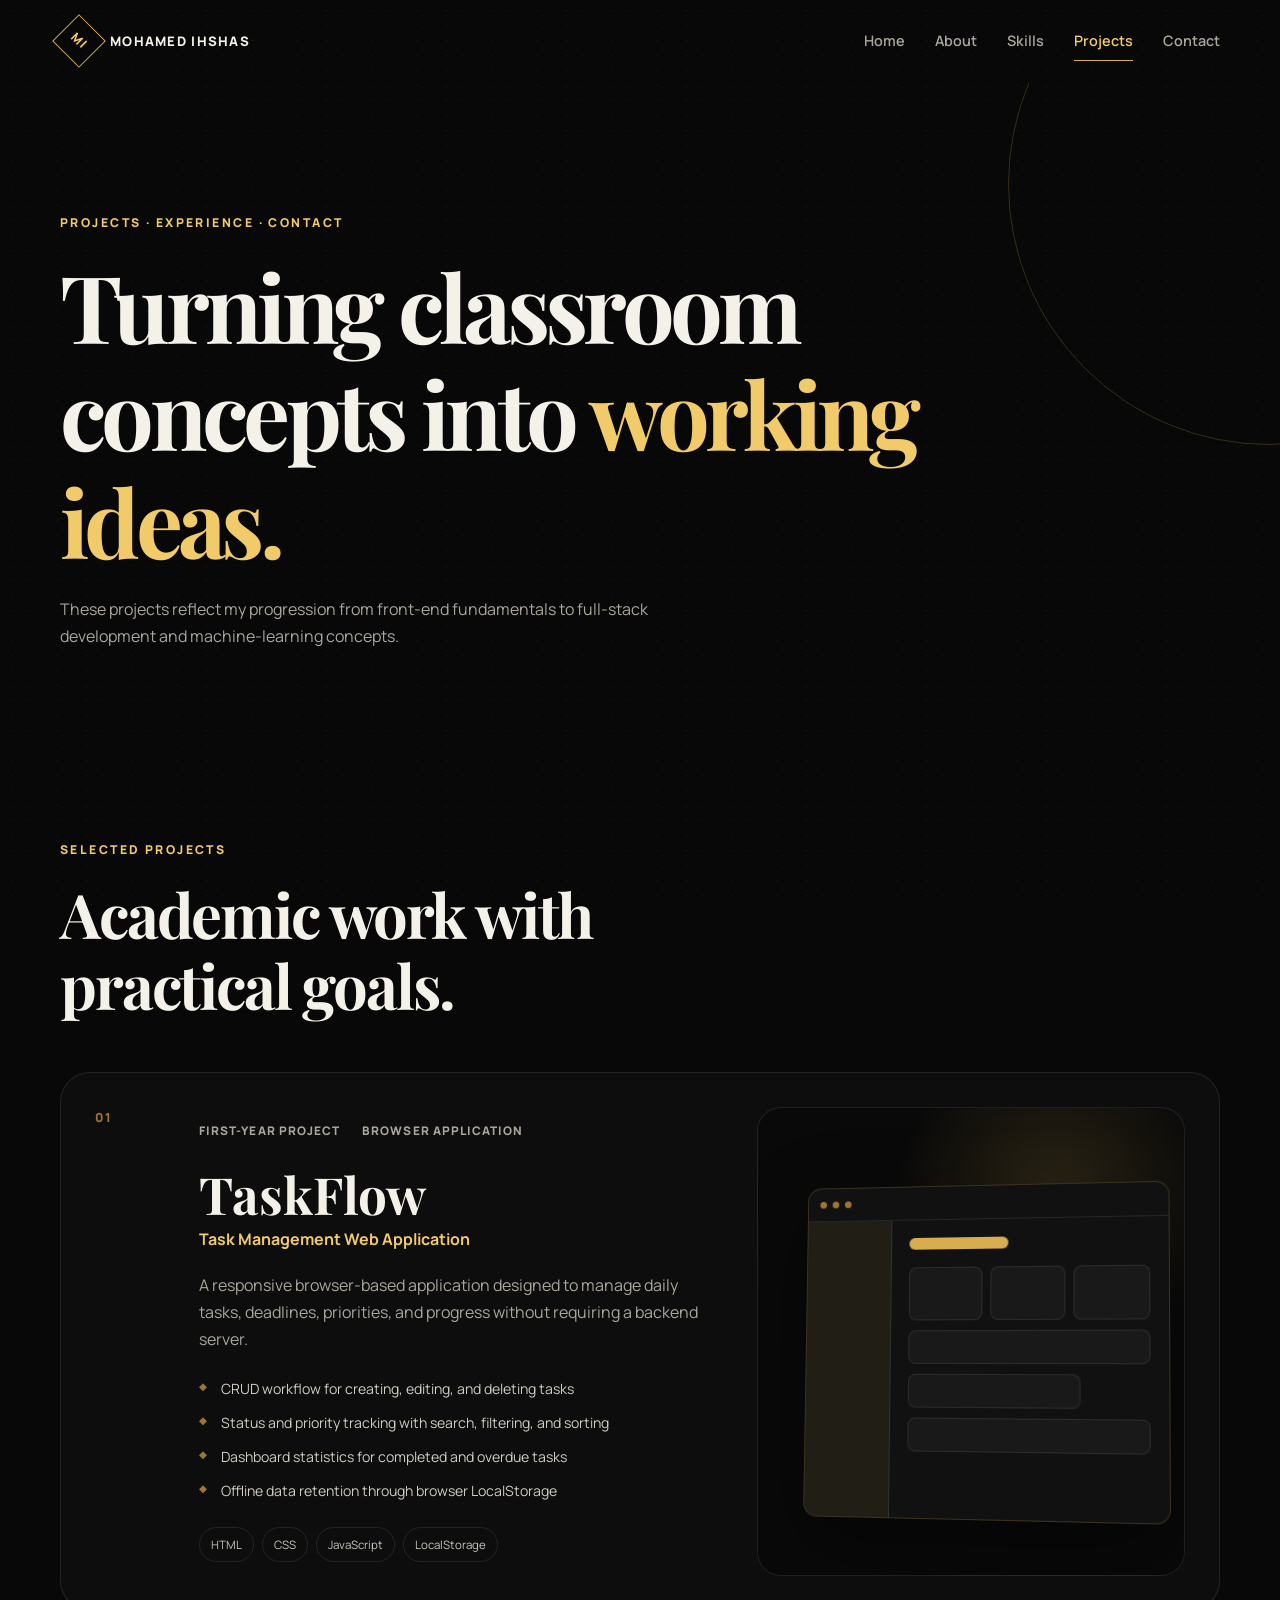
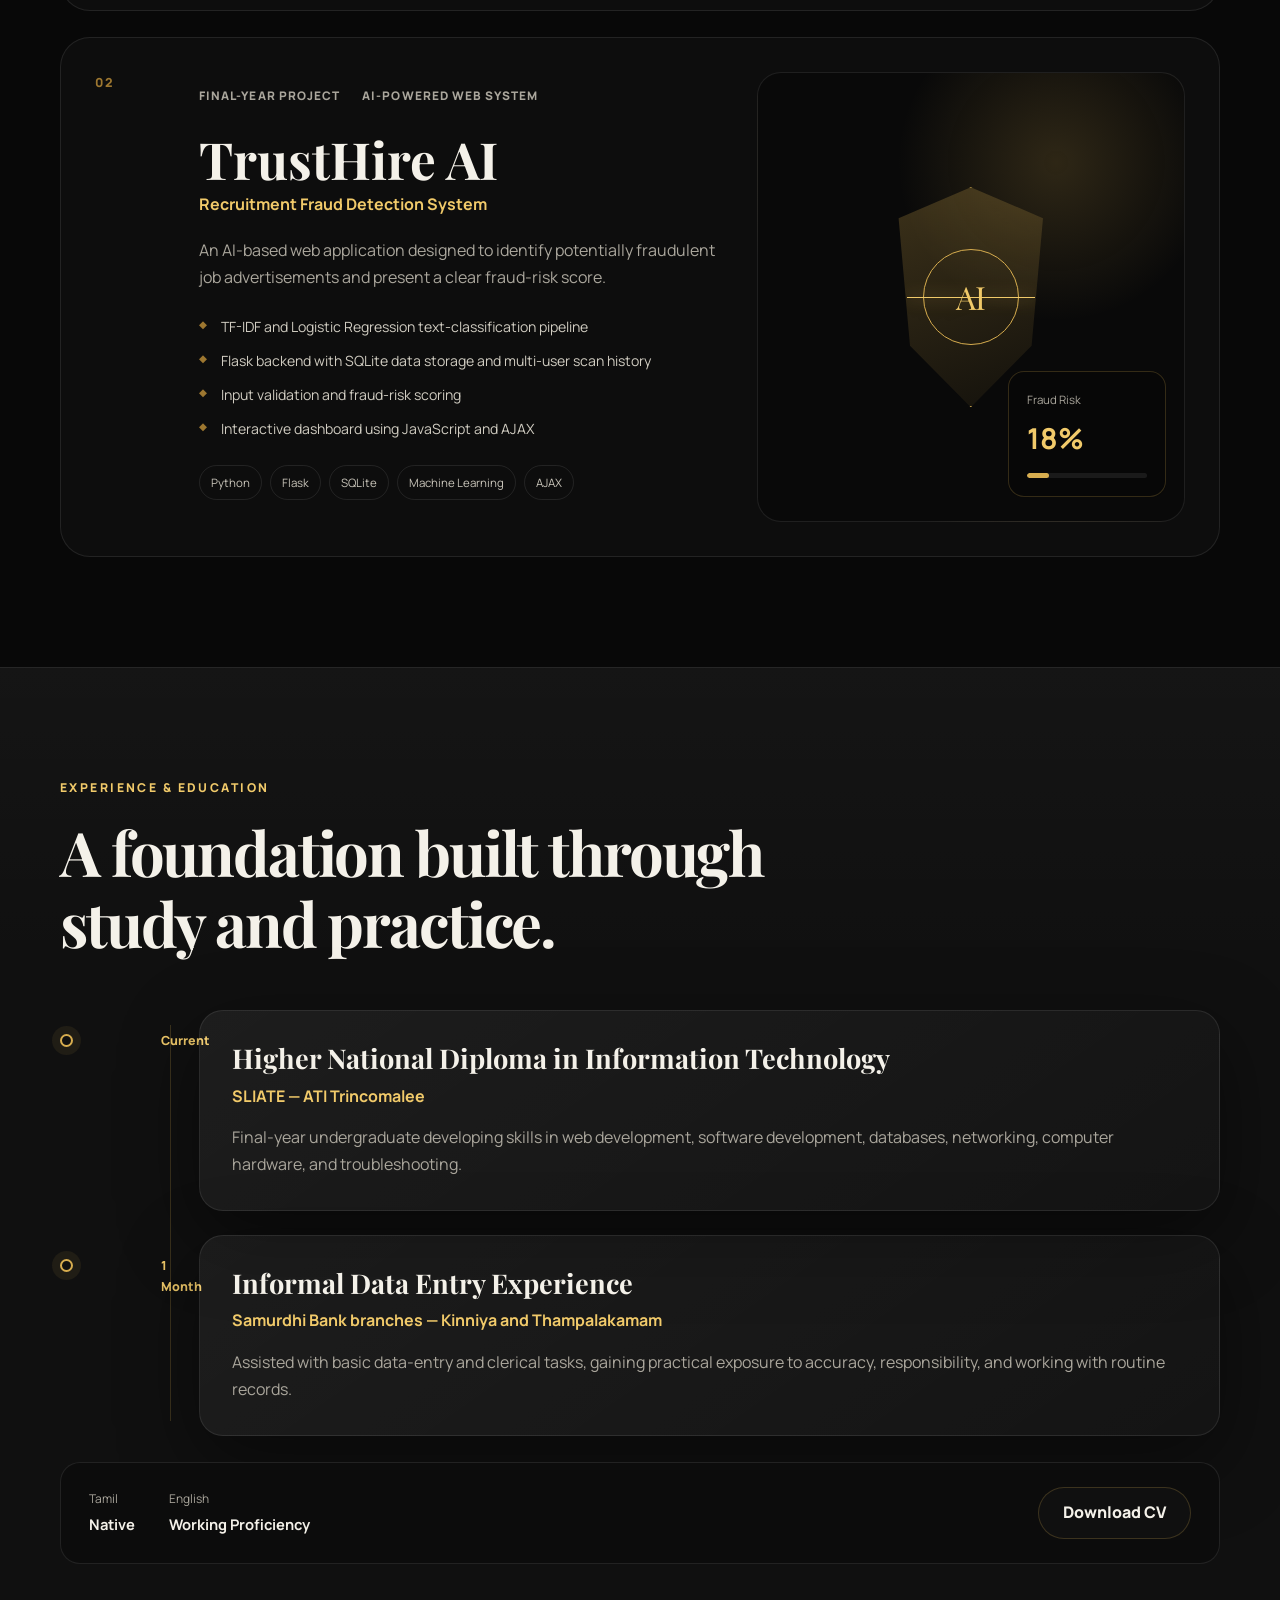
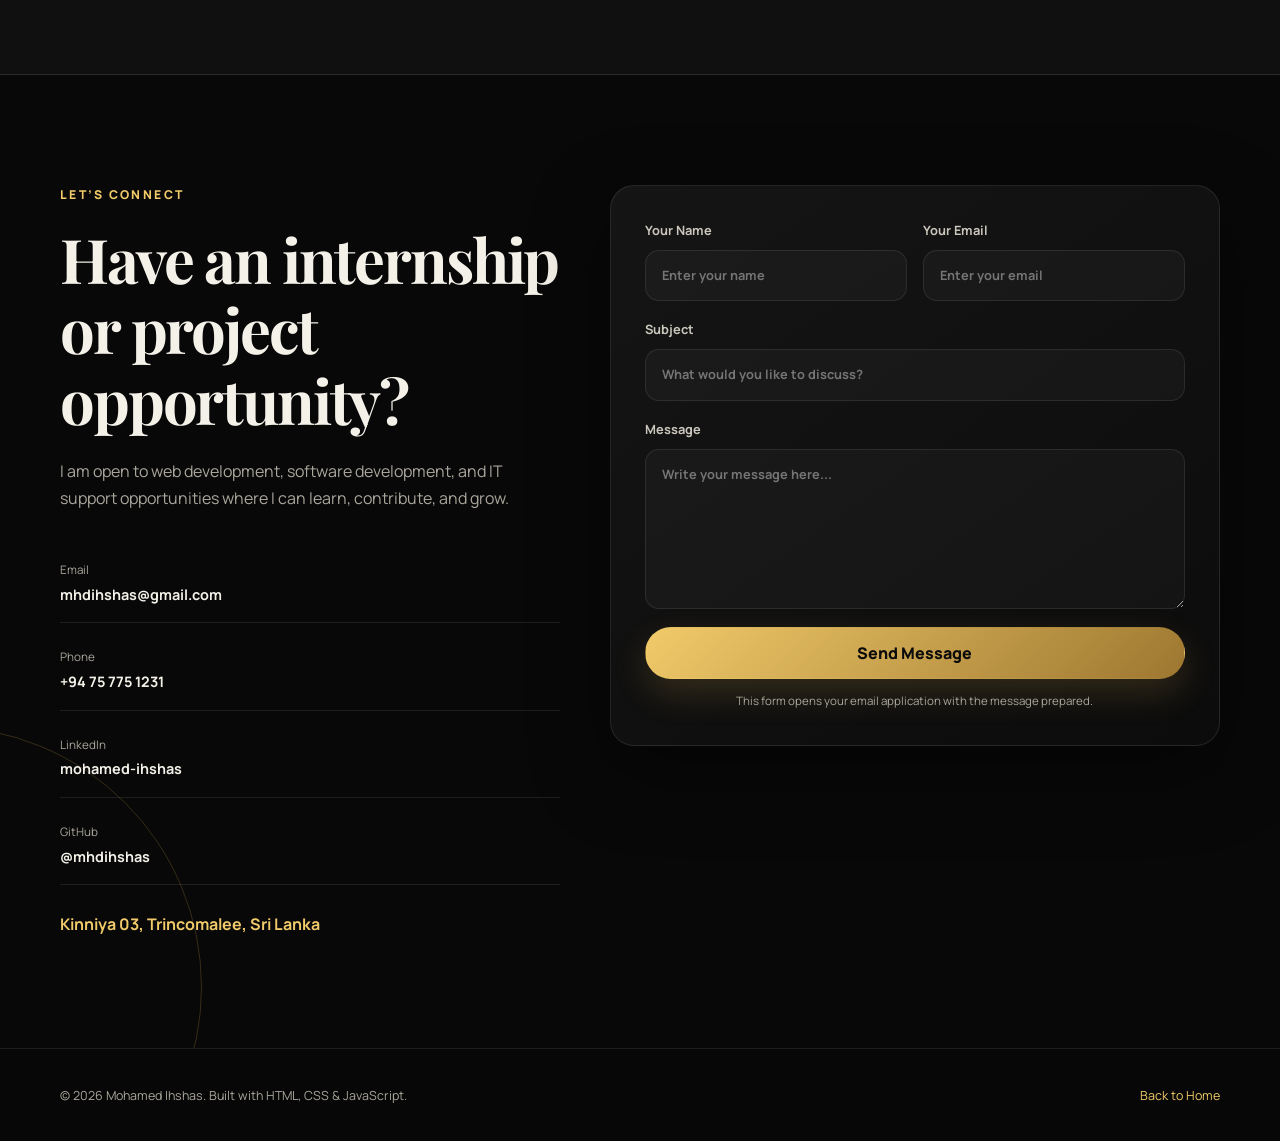
==== commit c1517d9e: "Added CV download" ====
--- a/work.html
+++ b/work.html
@@ -1651,7 +1651,7 @@
         <div class="language-strip reveal">
           <div><span>Tamil</span><strong>Native</strong></div>
           <div><span>English</span><strong>Working Proficiency</strong></div>
-          <a class="btn btn-secondary" href="assets/ANWARKHAN_MOHAMED_IHSHAS_CV.docx" download>Download Full CV</a>
+          <a class="btn btn-secondary" href="assets/cv.pdf" download>Download CV</a>
         </div>
       </div>
     </section>
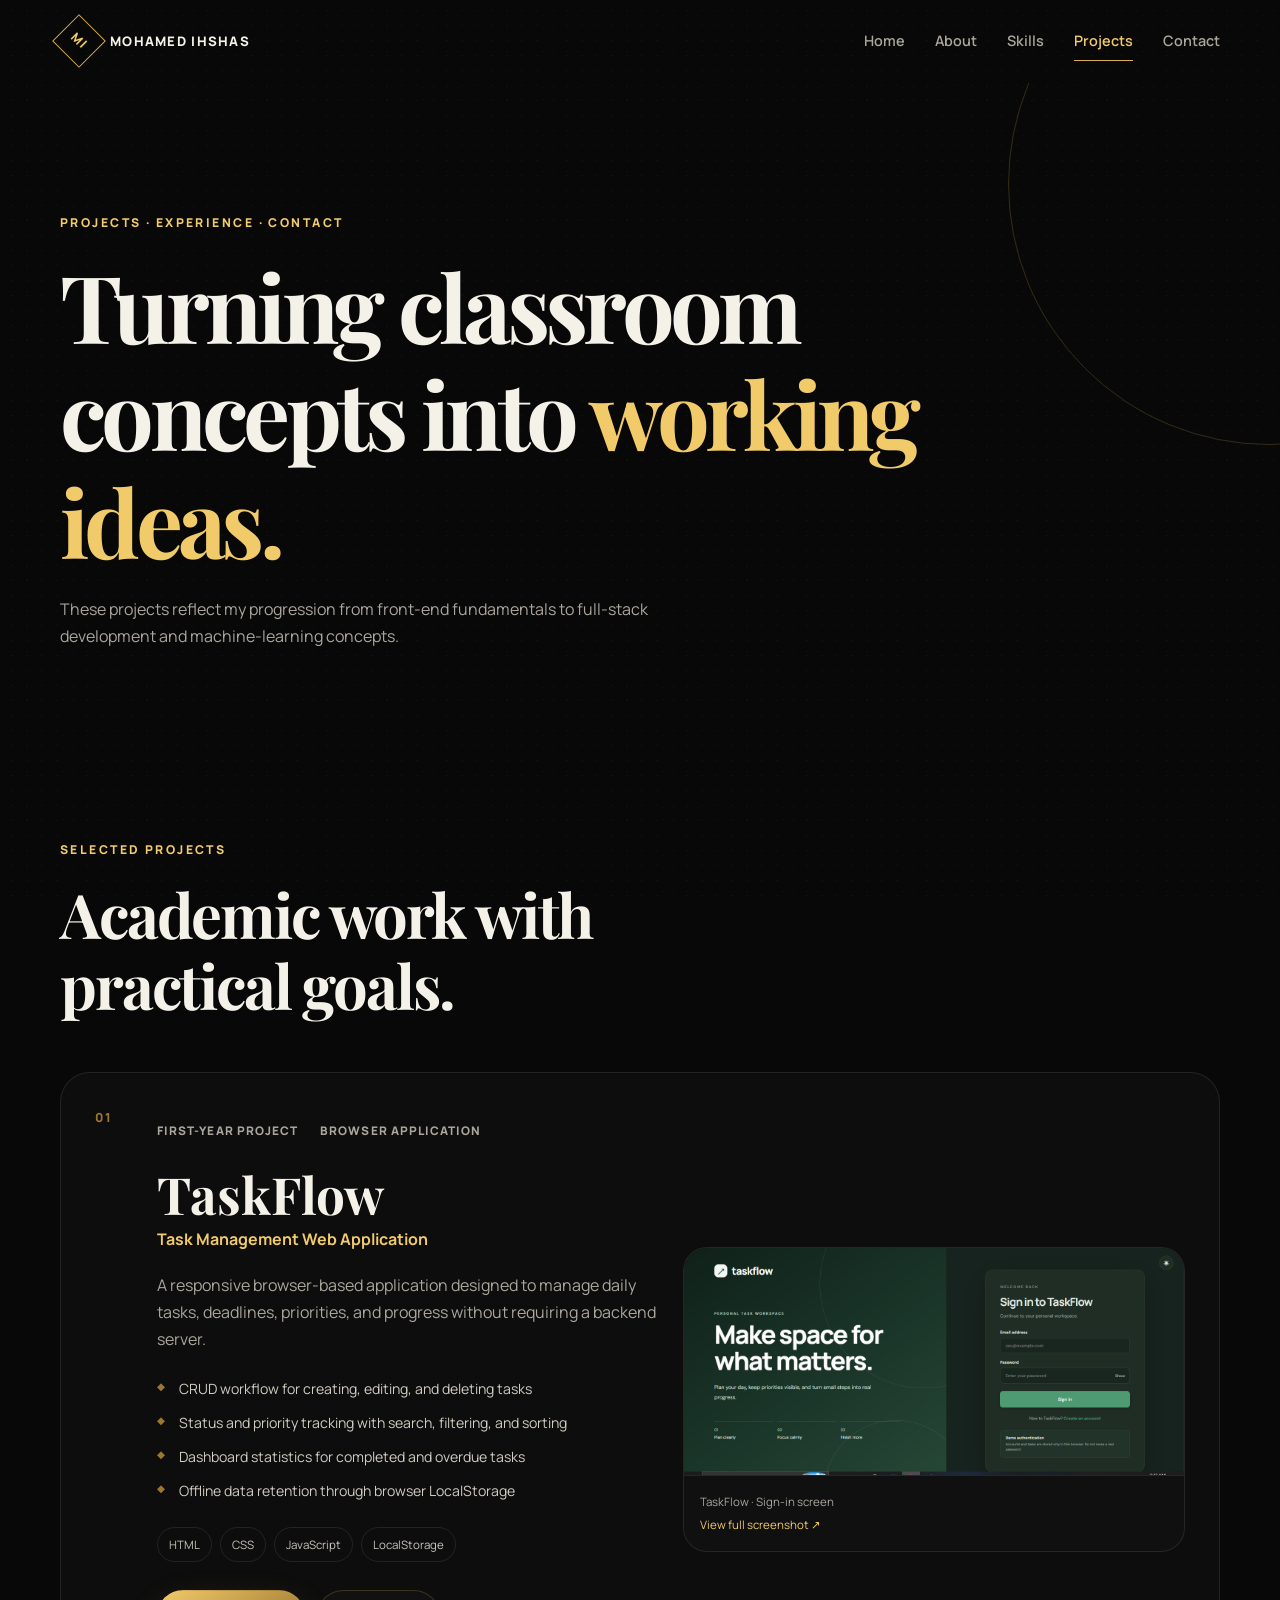
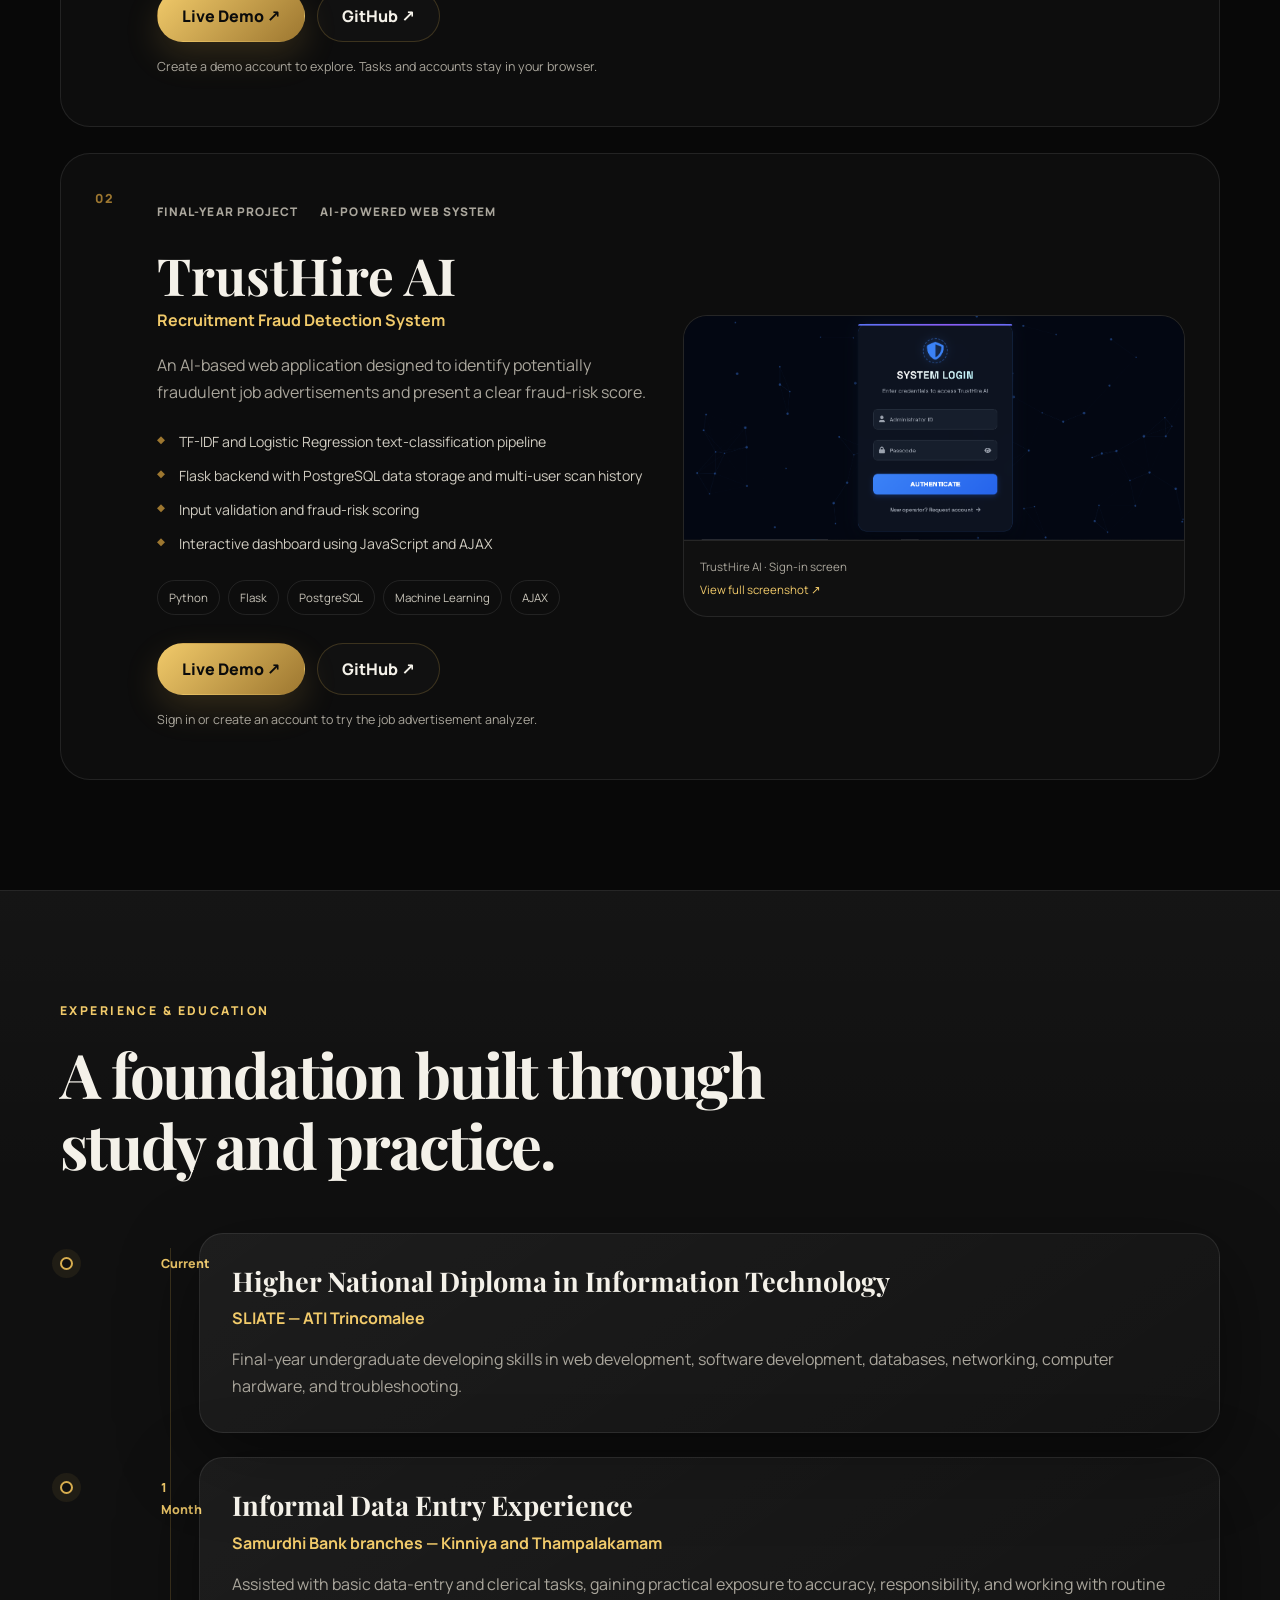
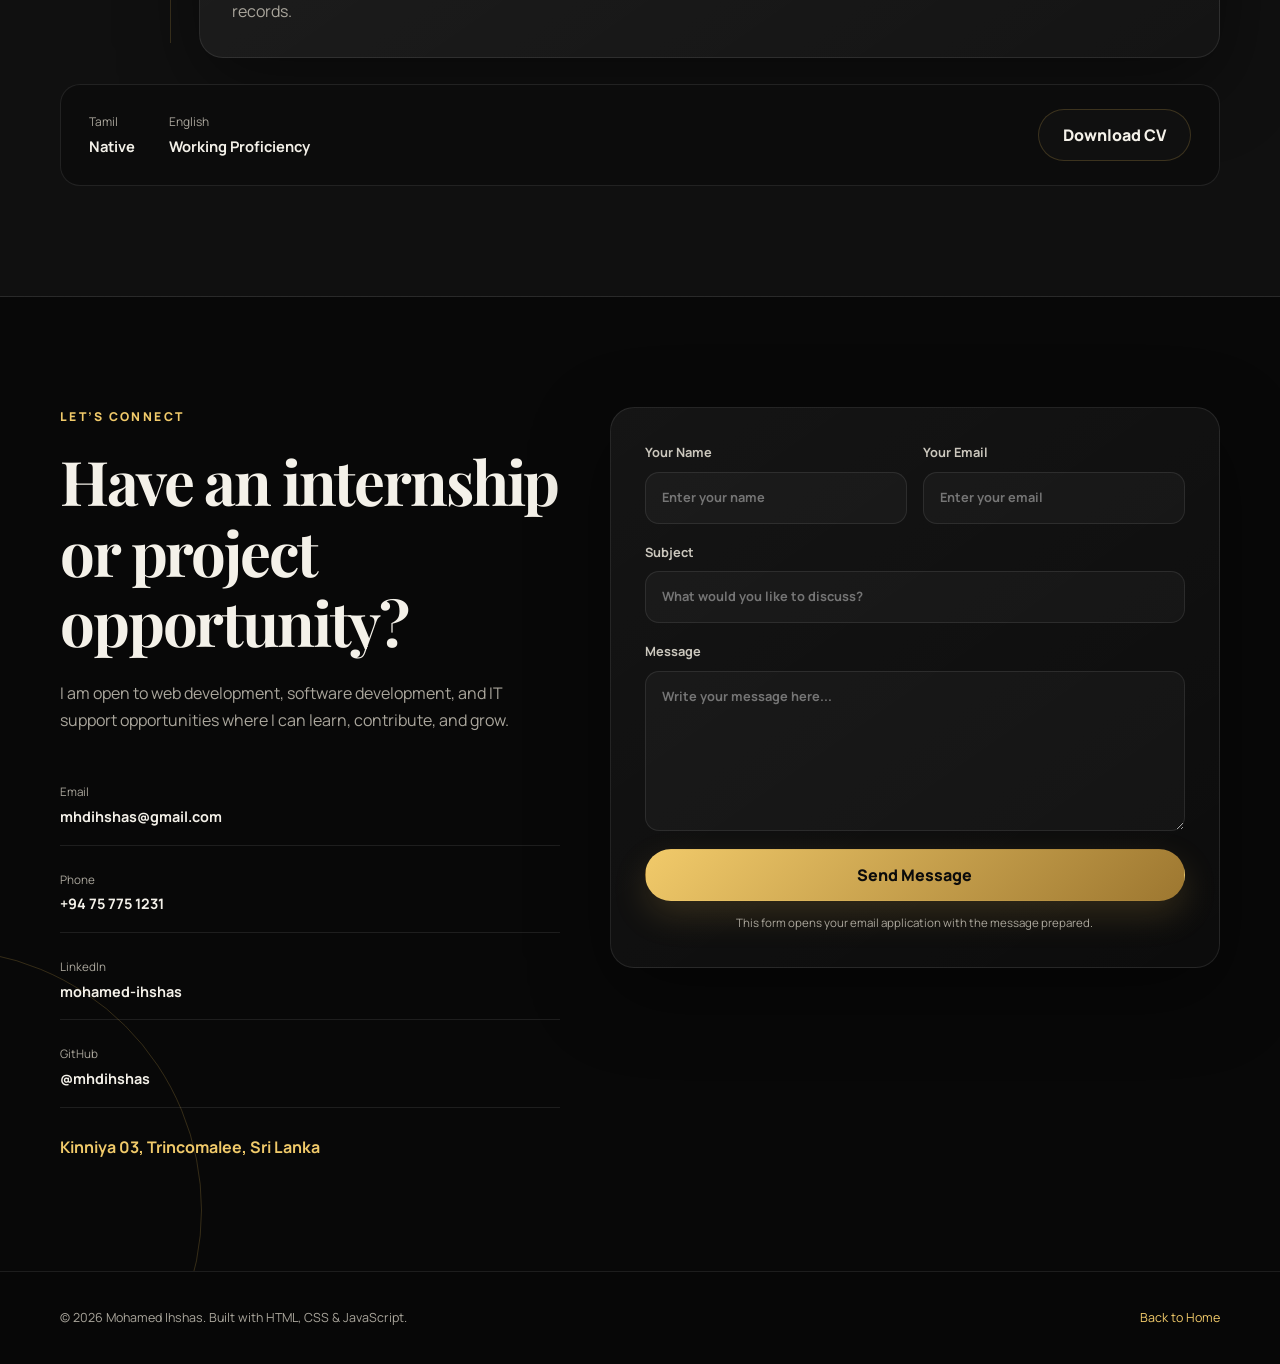
==== commit 9c78b859: "Add project demo" ====
--- a/work.html
+++ b/work.html
@@ -1378,6 +1378,27 @@
     opacity: 1;
     transform: none;
   }
+}
+
+
+/* Live project links and supplied screenshots */
+.project-card { grid-template-columns: 38px minmax(0, 1fr) minmax(0, 1fr); gap: 24px; }
+.project-actions { display: flex; flex-wrap: wrap; gap: 12px; margin-top: 28px; }
+.project-content > .project-demo-note { font-size: .78rem; line-height: 1.7; margin-top: 14px; }
+.project-visual.project-preview { min-height: 0; align-self: center; margin: 0; background: #101010; }
+.screenshot-link { display: block; }
+.screenshot-link img { width: 100%; height: auto; }
+.project-preview figcaption { padding: 16px; color: var(--muted); font-size: .72rem; border-top: 1px solid var(--line-soft); }
+.project-preview figcaption span { display: block; margin-top: 4px; color: var(--gold-bright); }
+.project-actions a:focus-visible, .screenshot-link:focus-visible { outline: 3px solid var(--gold-bright); outline-offset: -3px; }
+@media (max-width: 1050px) {
+ .project-card { grid-template-columns: 38px minmax(0, 1fr); }
+ .project-preview { grid-column: 2; }
+}
+@media (max-width: 760px) {
+ .project-card { grid-template-columns: minmax(0, 1fr); }
+ .project-preview { grid-column: 1; }
+ .project-actions .btn { flex: 1; padding-inline: 18px; }
 }
 
 </style>
@@ -1555,22 +1576,18 @@
               <div class="tag-list">
                 <span>HTML</span><span>CSS</span><span>JavaScript</span><span>LocalStorage</span>
               </div>
+              <div class="project-actions">
+                <a class="btn btn-primary" href="https://web--taskflow.vercel.app/" target="_blank" rel="noopener noreferrer" aria-label="Open TaskFlow live demo (opens in new tab)">Live Demo ↗</a>
+                <a class="btn btn-secondary" href="https://github.com/mhdihshas/TaskFlow" target="_blank" rel="noopener noreferrer" aria-label="View TaskFlow source on GitHub (opens in new tab)">GitHub ↗</a>
+              </div>
+              <p class="project-demo-note">Create a demo account to explore. Tasks and accounts stay in your browser.</p>
             </div>
-            <div class="project-visual taskflow-visual" aria-label="Decorative TaskFlow dashboard preview">
-              <div class="mock-window">
-                <div class="mock-window-bar"><i></i><i></i><i></i></div>
-                <div class="mock-dashboard">
-                  <div class="mock-sidebar"></div>
-                  <div class="mock-main">
-                    <div class="mock-title"></div>
-                    <div class="mock-stats"><span></span><span></span><span></span></div>
-                    <div class="mock-task"></div>
-                    <div class="mock-task short"></div>
-                    <div class="mock-task"></div>
-                  </div>
-                </div>
-              </div>
-            </div>
+            <figure class="project-visual project-preview">
+              <a class="screenshot-link" href="assets/taskflow-screenshot.png" target="_blank" rel="noopener noreferrer" aria-label="View full-size TaskFlow sign-in screenshot (opens in new tab)">
+                <img src="assets/taskflow-screenshot.png" alt="TaskFlow sign-in page" loading="lazy" width="1352" height="612">
+              </a>
+              <figcaption>TaskFlow · Sign-in screen <span>View full screenshot ↗</span></figcaption>
+            </figure>
           </article>
 
           <article class="project-card reveal">
@@ -1588,25 +1605,25 @@
               </p>
               <ul class="feature-list">
                 <li>TF-IDF and Logistic Regression text-classification pipeline</li>
-                <li>Flask backend with SQLite data storage and multi-user scan history</li>
+                <li>Flask backend with PostgreSQL data storage and multi-user scan history</li>
                 <li>Input validation and fraud-risk scoring</li>
                 <li>Interactive dashboard using JavaScript and AJAX</li>
               </ul>
               <div class="tag-list">
-                <span>Python</span><span>Flask</span><span>SQLite</span><span>Machine Learning</span><span>AJAX</span>
+                <span>Python</span><span>Flask</span><span>PostgreSQL</span><span>Machine Learning</span><span>AJAX</span>
               </div>
+              <div class="project-actions">
+                <a class="btn btn-primary" href="https://trusthair-ai.vercel.app/" target="_blank" rel="noopener noreferrer" aria-label="Open TrustHire AI live demo (opens in new tab)">Live Demo ↗</a>
+                <a class="btn btn-secondary" href="https://github.com/mhdihshas/TrustHair-AI" target="_blank" rel="noopener noreferrer" aria-label="View TrustHire AI source on GitHub (opens in new tab)">GitHub ↗</a>
+              </div>
+              <p class="project-demo-note">Sign in or create an account to try the job advertisement analyzer.</p>
             </div>
-            <div class="project-visual trusthire-visual" aria-label="Decorative TrustHire AI dashboard preview">
-              <div class="ai-shield">
-                <div class="shield-core">AI</div>
-                <div class="scan-line"></div>
-              </div>
-              <div class="risk-card">
-                <span>Fraud Risk</span>
-                <strong>18%</strong>
-                <div class="risk-bar"><i></i></div>
-              </div>
-            </div>
+            <figure class="project-visual project-preview">
+              <a class="screenshot-link" href="assets/trusthire-screenshot.png" target="_blank" rel="noopener noreferrer" aria-label="View full-size TrustHire AI sign-in screenshot (opens in new tab)">
+                <img src="assets/trusthire-screenshot.png" alt="TrustHire AI sign-in page" loading="lazy" width="1359" height="607">
+              </a>
+              <figcaption>TrustHire AI · Sign-in screen <span>View full screenshot ↗</span></figcaption>
+            </figure>
           </article>
         </div>
       </div>
